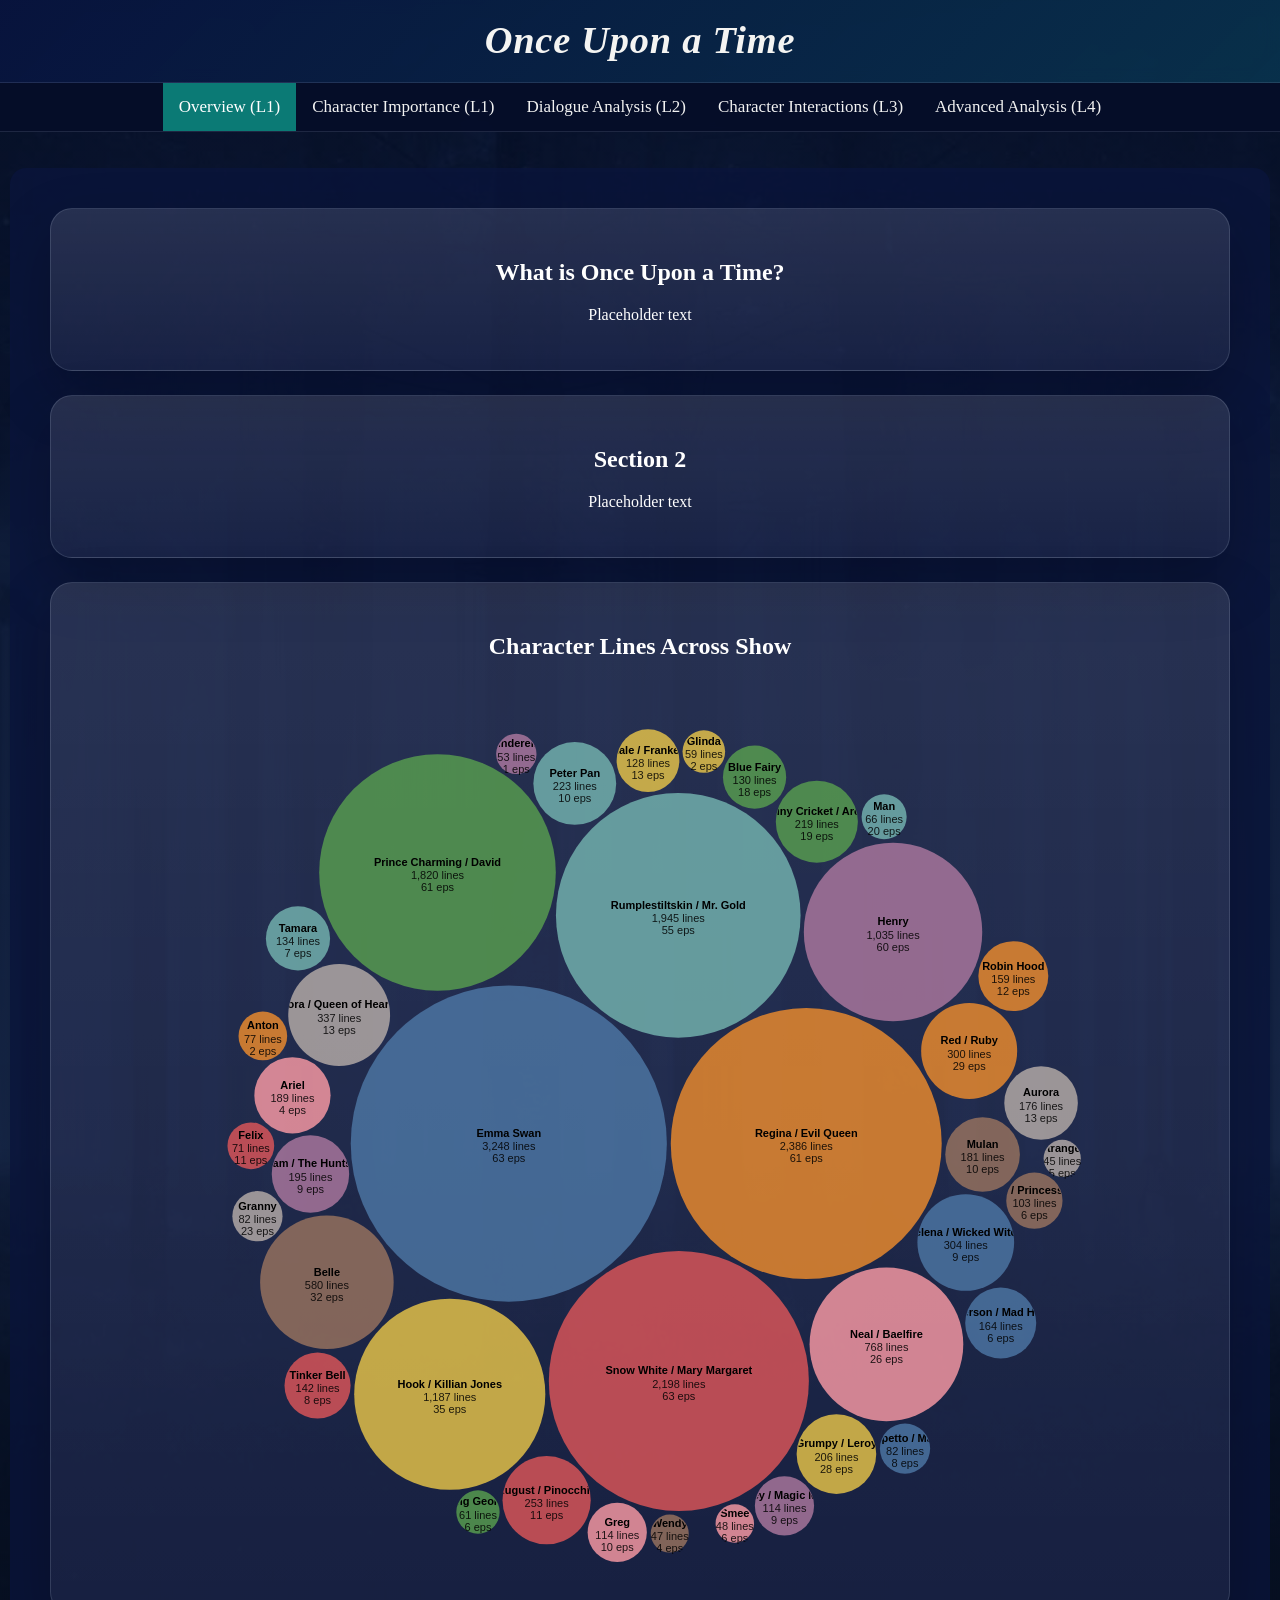
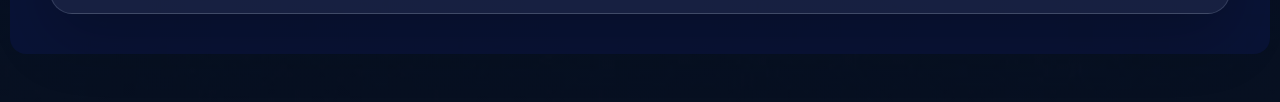
==== index.html @ 5d6409be "reorganize analysis pages and standardize navigation labels by level" ====
<!DOCTYPE html>
<html>
<head>
    <title>Once Upon a Time Overview</title>
    <meta charset="UTF-8">
    <link rel="icon" href="data:;base64,iVBORwOKGO=" />
    <link rel="stylesheet" href="css/style.css">
</head>
<body>    
    <!-- Add HTML content, SVG drawing area, ... -->
    <div class="header">
         <H1><em>Once Upon a Time </em></H1>
    </div>

    <div class="topnav" id="menu">
        <a href="index.html" class="active">Overview (L1)</a>
        <a href="character-importance.html">Character Importance (L1)</a>
        <a href="level2.html">Dialogue Analysis (L2)</a>
        <a href="level3.html">Character Interactions (L3)</a>
        <a href="level4.html">Advanced Analysis (L4)</a>
    </div>

    <div class="main-container">
        <div class="section-card">
            <h2>What is Once Upon a Time?</h2>
            <p>Placeholder text </p>
        </div>

        <div class="section-card">
            <h2>Section 2</h2>
            <p>Placeholder text </p>
        </div>

        <div class="section-card">
            <h2>Character Lines Across Show</h2>
            <div id="chart"></div>
        </div>
    </div>


    <!-- D3 bundle -->
    <script src="js/d3.v6.min.js"></script>

    <!-- Our JS code -->
    <script src="js/main.js"></script>
    <script src="js/bubblechart.js"></script>
</body>
</html>
---- css/style.css ----
body {
  margin: 0;
  min-height: 100vh;
  background-image:
    linear-gradient(rgba(6, 17, 45, 0.78), rgba(8, 18, 38, 0.86)),
    url("../images/forest_no_text.png");
  background-color: #081226;
  background-size: cover;
  background-position: center;
  color: #f4f4f2;
  font-family: Georgia, "Times New Roman", serif;
}

.header {
  padding: 18px 24px 20px;
  display: flex;
  align-items: center;
  gap: 16px;
  justify-content: center;
  background:
    linear-gradient(135deg, rgba(8, 20, 62, 0.96), rgba(9, 52, 79, 0.88));
  border-bottom: 1px solid rgba(210, 227, 255, 0.12);
  backdrop-filter: blur(8px);
}

.header h1 {
  flex: 1;
  margin: 0;
  text-align: center;
  font-size: clamp(1.6rem, 3vw, 2.6rem);
  letter-spacing: 0.02em;
}

.topnav {
  display: flex;
  justify-content: center;
  align-items: center;
  flex-wrap: wrap;
  background-color: rgba(6, 14, 41, 0.96);
  overflow: hidden;
  position: sticky;
  top: 0;
  z-index: 20;
  border-bottom: 1px solid rgba(210, 227, 255, 0.12);
  backdrop-filter: blur(6px);
}

.topnav a {
  display: block;
  color: #f2f2f2;
  text-align: center;
  padding: 14px 16px;
  text-decoration: none;
  font-size: 17px;
}

.topnav a:hover {
  background-color: #bfdde8;
  color: #081226;
}

.topnav a.active {
  background-color: #0b7a75;
  color: #ffffff;
}

.main-container,
.analysis-shell {
  width: min(1180px, calc(100% - 32px));
  margin: 36px auto 48px;
}

.main-container {
  background-color: rgba(10, 20, 60, 0.75);
  border-radius: 16px;
  padding: 40px;
  display: flex;
  flex-direction: column;
  gap: 24px;
}

.section-card,
.hero-card,
.control-panel,
.viz-card {
  background: linear-gradient(180deg, rgba(255, 255, 255, 0.12), rgba(255, 255, 255, 0.06));
  border: 1px solid rgba(221, 235, 255, 0.14);
  border-radius: 22px;
  box-shadow: 0 24px 60px rgba(0, 0, 0, 0.22);
}

.section-card {
  padding: 30px;
  color: white;
  text-align: center;
}

.section {
  padding: 40px 60px;
  color: white;
}

.hero-card {
  padding: 30px 32px;
  position: relative;
  overflow: hidden;
}

.hero-card::after {
  content: "";
  position: absolute;
  inset: auto -40px -50px auto;
  width: 180px;
  height: 180px;
  border-radius: 999px;
  background: radial-gradient(circle, rgba(159, 219, 212, 0.28), transparent 68%);
  pointer-events: none;
}

.hero-card h2,
.viz-card h3 {
  margin: 0;
}

.hero-copy,
.viz-note {
  color: #d6deea;
  line-height: 1.55;
}

.eyebrow {
  margin: 0 0 10px;
  text-transform: uppercase;
  letter-spacing: 0.16em;
  font-size: 0.78rem;
  color: #9fdbd4;
}

.control-panel {
  margin-top: 18px;
  padding: 18px;
  display: grid;
  grid-template-columns: repeat(2, minmax(0, 1fr));
  gap: 16px;
}

.control-group {
  display: flex;
  flex-direction: column;
  gap: 8px;
  font-size: 0.95rem;
}

.control-group span {
  color: #d6deea;
}

.control-group select {
  padding: 12px 14px;
  border-radius: 12px;
  border: 1px solid rgba(216, 232, 255, 0.18);
  background: rgba(7, 16, 42, 0.82);
  color: #f4f4f2;
  font-size: 0.98rem;
  box-shadow: inset 0 1px 0 rgba(255, 255, 255, 0.05);
}

.viz-grid {
  display: grid;
  grid-template-columns: repeat(2, minmax(0, 1fr));
  gap: 18px;
  margin-top: 18px;
}

.viz-card {
  padding: 22px;
  transition: transform 160ms ease, border-color 160ms ease;
}

.viz-card:hover {
  transform: translateY(-2px);
  border-color: rgba(159, 219, 212, 0.28);
}

.viz-card-wide {
  grid-column: 1 / -1;
}

.word-cloud {
  min-height: 180px;
  display: flex;
  flex-wrap: wrap;
  align-items: center;
  justify-content: center;
  gap: 12px 18px;
  padding: 16px;
  border-radius: 18px;
  background:
    radial-gradient(circle at top, rgba(159, 219, 212, 0.18), transparent 42%),
    rgba(7, 16, 42, 0.54);
}

.cloud-word {
  display: inline-block;
  line-height: 1;
  color: #f8f4e8;
  text-shadow: 0 4px 16px rgba(0, 0, 0, 0.28);
  padding: 2px 4px;
}

.season-breakdown {
  margin-top: 16px;
  display: grid;
  grid-template-columns: repeat(3, minmax(0, 1fr));
  gap: 12px;
}

.season-card {
  padding: 14px 16px;
  border-radius: 16px;
  background: rgba(7, 16, 42, 0.58);
  border: 1px solid rgba(216, 232, 255, 0.1);
}

.season-card h4 {
  margin: 0 0 8px;
}

.season-card p {
  margin: 0;
  color: #d6deea;
  line-height: 1.45;
}

.empty-state {
  padding: 24px;
  text-align: center;
  color: #d6deea;
}

.simple-list ul {
  list-style: none;
  margin: 0;
  padding: 0;
}

.simple-list li {
  display: flex;
  justify-content: space-between;
  align-items: baseline;
  gap: 16px;
  padding: 11px 0;
  border-bottom: 1px solid rgba(226, 234, 248, 0.12);
  color: #dfe8f4;
}

.simple-list li:last-child {
  border-bottom: 0;
}

.simple-list strong {
  min-width: 28px;
  text-align: right;
  color: #9fdbd4;
}

@media (max-width: 920px) {
  .control-panel,
  .viz-grid,
  .season-breakdown {
    grid-template-columns: 1fr;
  }

  .topnav {
    justify-content: flex-start;
  }

  .main-container,
  .analysis-shell {
    width: min(100%, calc(100% - 20px));
    margin-top: 20px;
  }
}
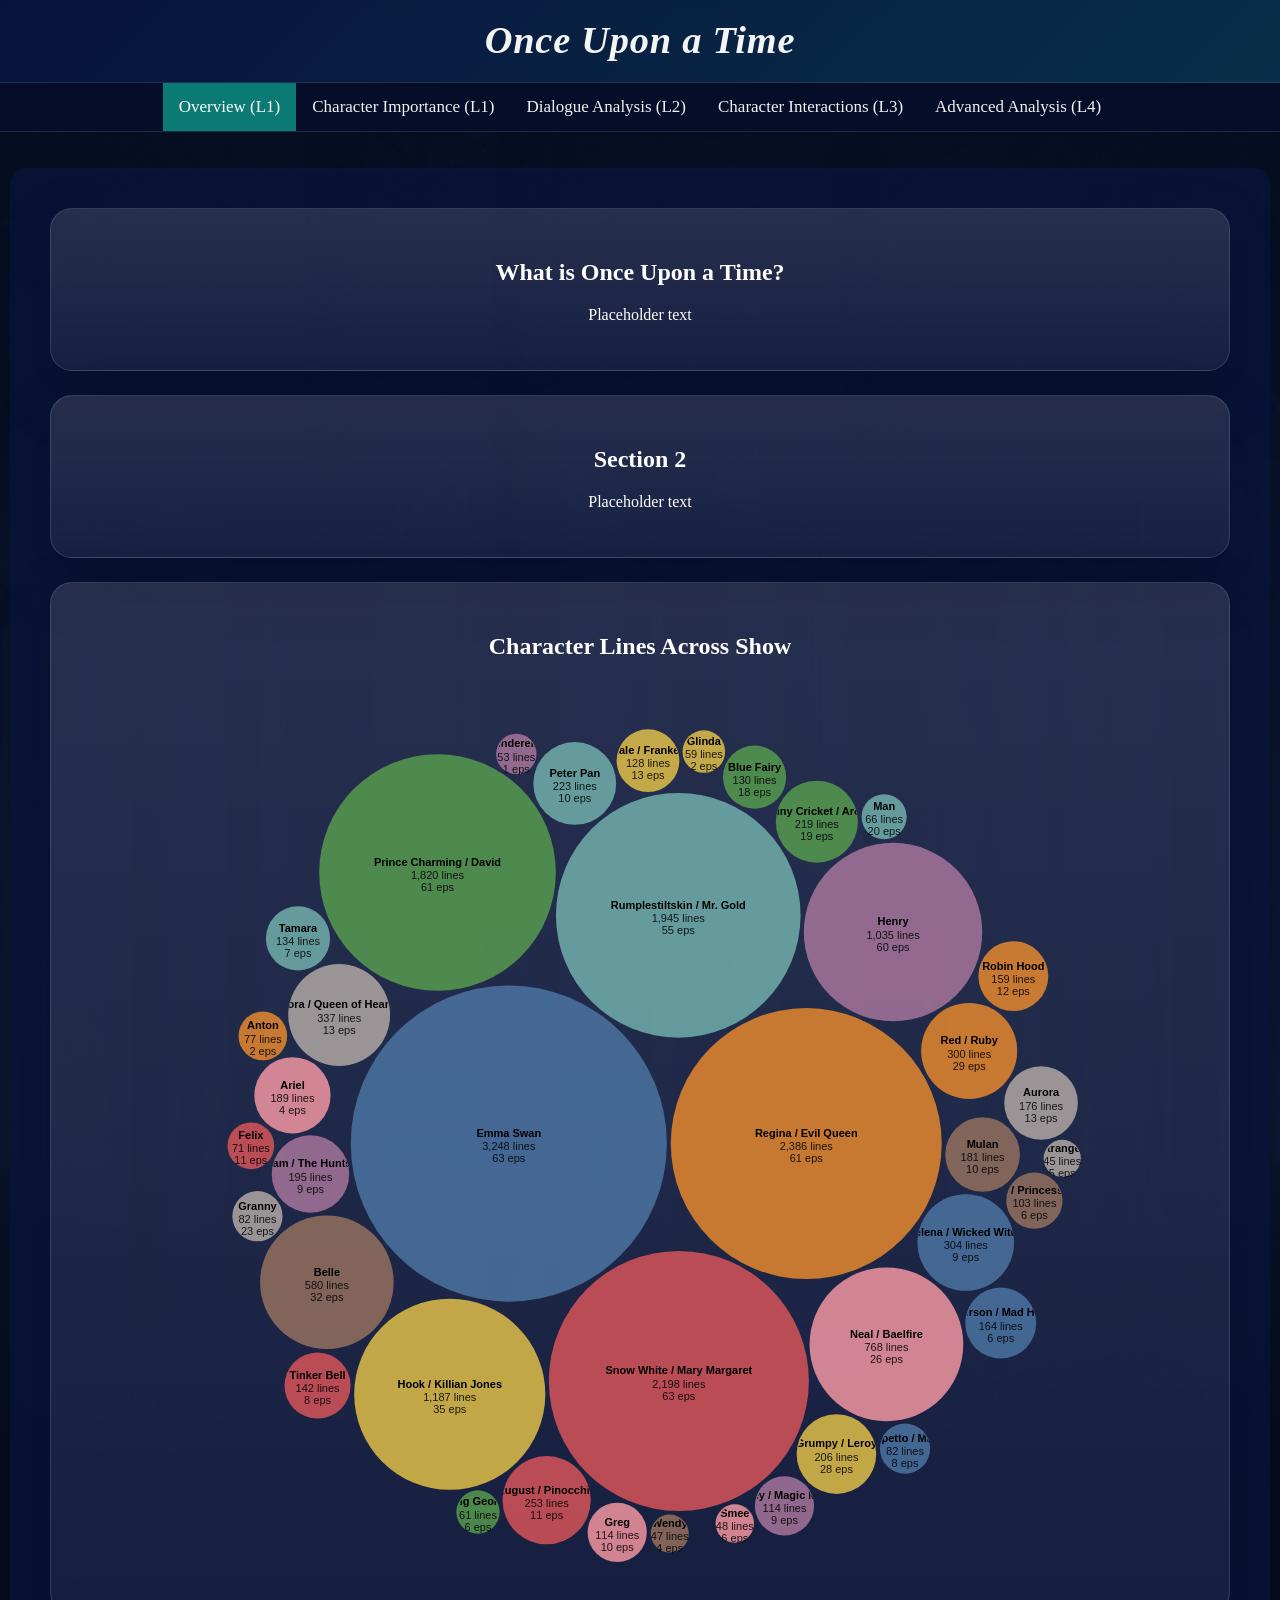
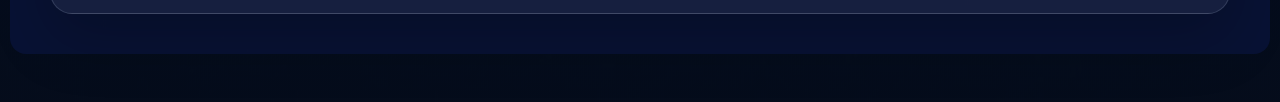
==== commit d63f9357: "added some level 4 stuff. still need to edit Co-authored-by: Copilot <copilot@github.com>" ====
--- a/index.html
+++ b/index.html
@@ -6,7 +6,7 @@
     <link rel="icon" href="data:;base64,iVBORwOKGO=" />
     <link rel="stylesheet" href="css/style.css">
 </head>
-<body>    
+<body>
     <!-- Add HTML content, SVG drawing area, ... -->
     <div class="header">
          <H1><em>Once Upon a Time </em></H1>
--- a/css/style.css
+++ b/css/style.css
@@ -2,9 +2,9 @@
   margin: 0;
   min-height: 100vh;
   background-image:
-    linear-gradient(rgba(6, 17, 45, 0.78), rgba(8, 18, 38, 0.86)),
+    linear-gradient(rgba(4, 12, 33, 0.88), rgba(5, 13, 29, 0.94)),
     url("../images/forest_no_text.png");
-  background-color: #081226;
+  background-color: #050d1d;
   background-size: cover;
   background-position: center;
   color: #f4f4f2;
@@ -281,3 +281,30 @@
     margin-top: 20px;
   }
 }
+
+    /* Tooltip */
+    #tooltip {
+        position: absolute;
+        display: none;
+        background: #fff;
+        box-shadow: 3px 3px 3px 0px rgb(92 92 92 / 0.5);
+        border: 1px solid #ddd;
+        border-radius: 5px;
+        font-size: 14px;
+        font-weight: 500;
+        padding: 10px;
+        color: #333;
+        z-index: 1000;
+    }
+
+    .tooltip-title {
+        color: #000;
+        font-size: 16px;
+        font-weight: 600;
+        padding-bottom: 10px
+    }
+
+    #tooltip ul {
+        margin: 5px 0 0 0;
+        padding-left: 20px;
+    }
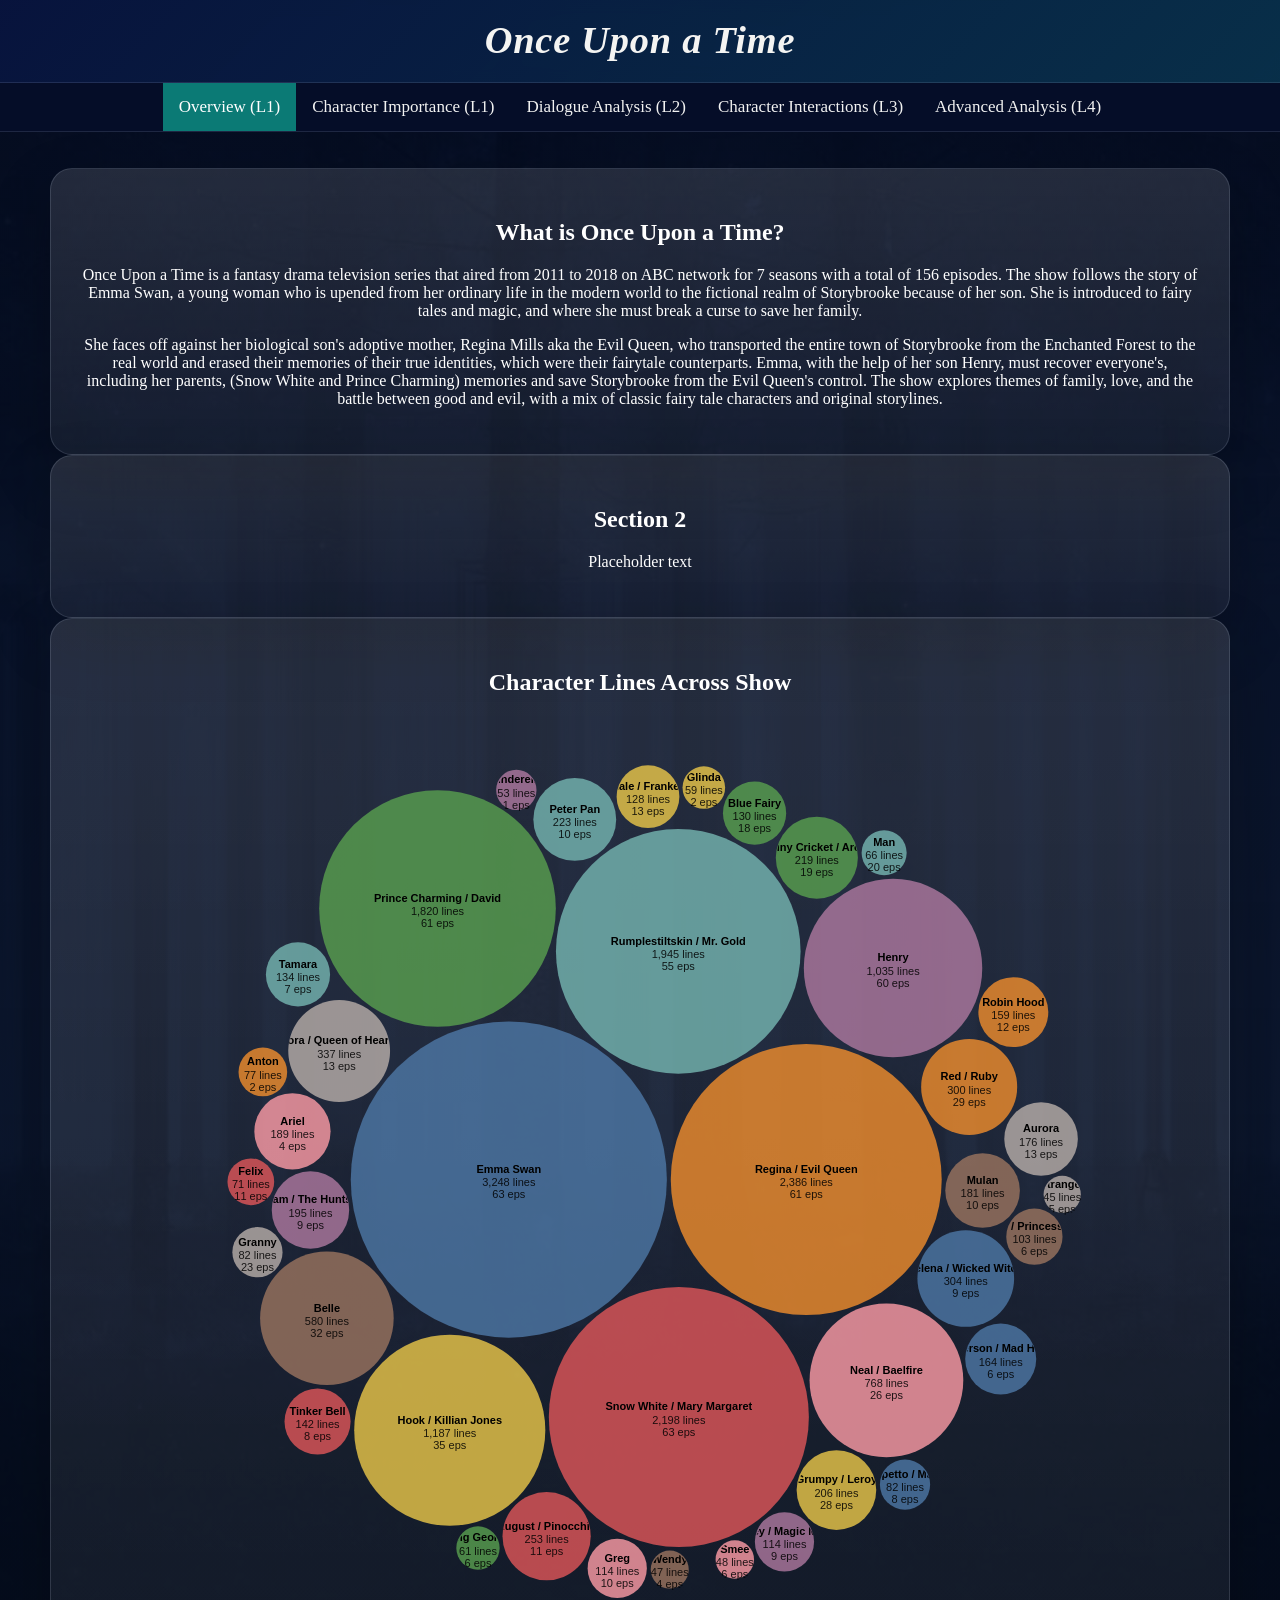
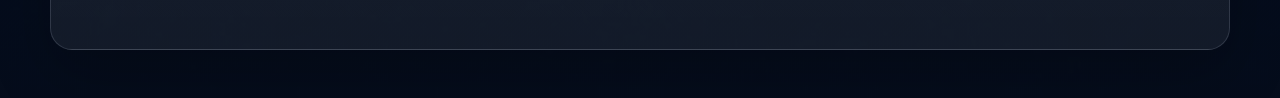
==== commit 3b0e8138: "adding overview of show" ====
--- a/index.html
+++ b/index.html
@@ -6,7 +6,7 @@
     <link rel="icon" href="data:;base64,iVBORwOKGO=" />
     <link rel="stylesheet" href="css/style.css">
 </head>
-<body>
+<body>    
     <!-- Add HTML content, SVG drawing area, ... -->
     <div class="header">
          <H1><em>Once Upon a Time </em></H1>
@@ -20,10 +20,22 @@
         <a href="level4.html">Advanced Analysis (L4)</a>
     </div>
 
-    <div class="main-container">
+    <div class="analysis-shell">
         <div class="section-card">
             <h2>What is Once Upon a Time?</h2>
-            <p>Placeholder text </p>
+            <p> Once Upon a Time is a fantasy drama television series that aired from 2011 to 2018 on ABC network
+                for 7 seasons with a total of 156 episodes. 
+                The show follows the story of Emma Swan, a young woman who is upended from her ordinary 
+                life in the modern world to the fictional realm of Storybrooke because of her son. She is 
+                introduced to fairy tales and magic, and where she must break a curse to save her family. </p>
+            <p> She faces off against her biological son's adoptive mother, Regina Mills aka the Evil Queen, 
+                who transported the entire town of Storybrooke from the Enchanted Forest to the real world 
+                and erased their memories of their true identities, which were their fairytale counterparts.
+                Emma, with the help of her son Henry, must recover everyone's, including her parents, (Snow White and Prince Charming) 
+                memories and save Storybrooke from the Evil Queen's control.
+                The show explores themes of family, love, and the battle between good and evil, 
+                with a mix of classic fairy tale characters and original storylines.
+            </p>
         </div>
 
         <div class="section-card">
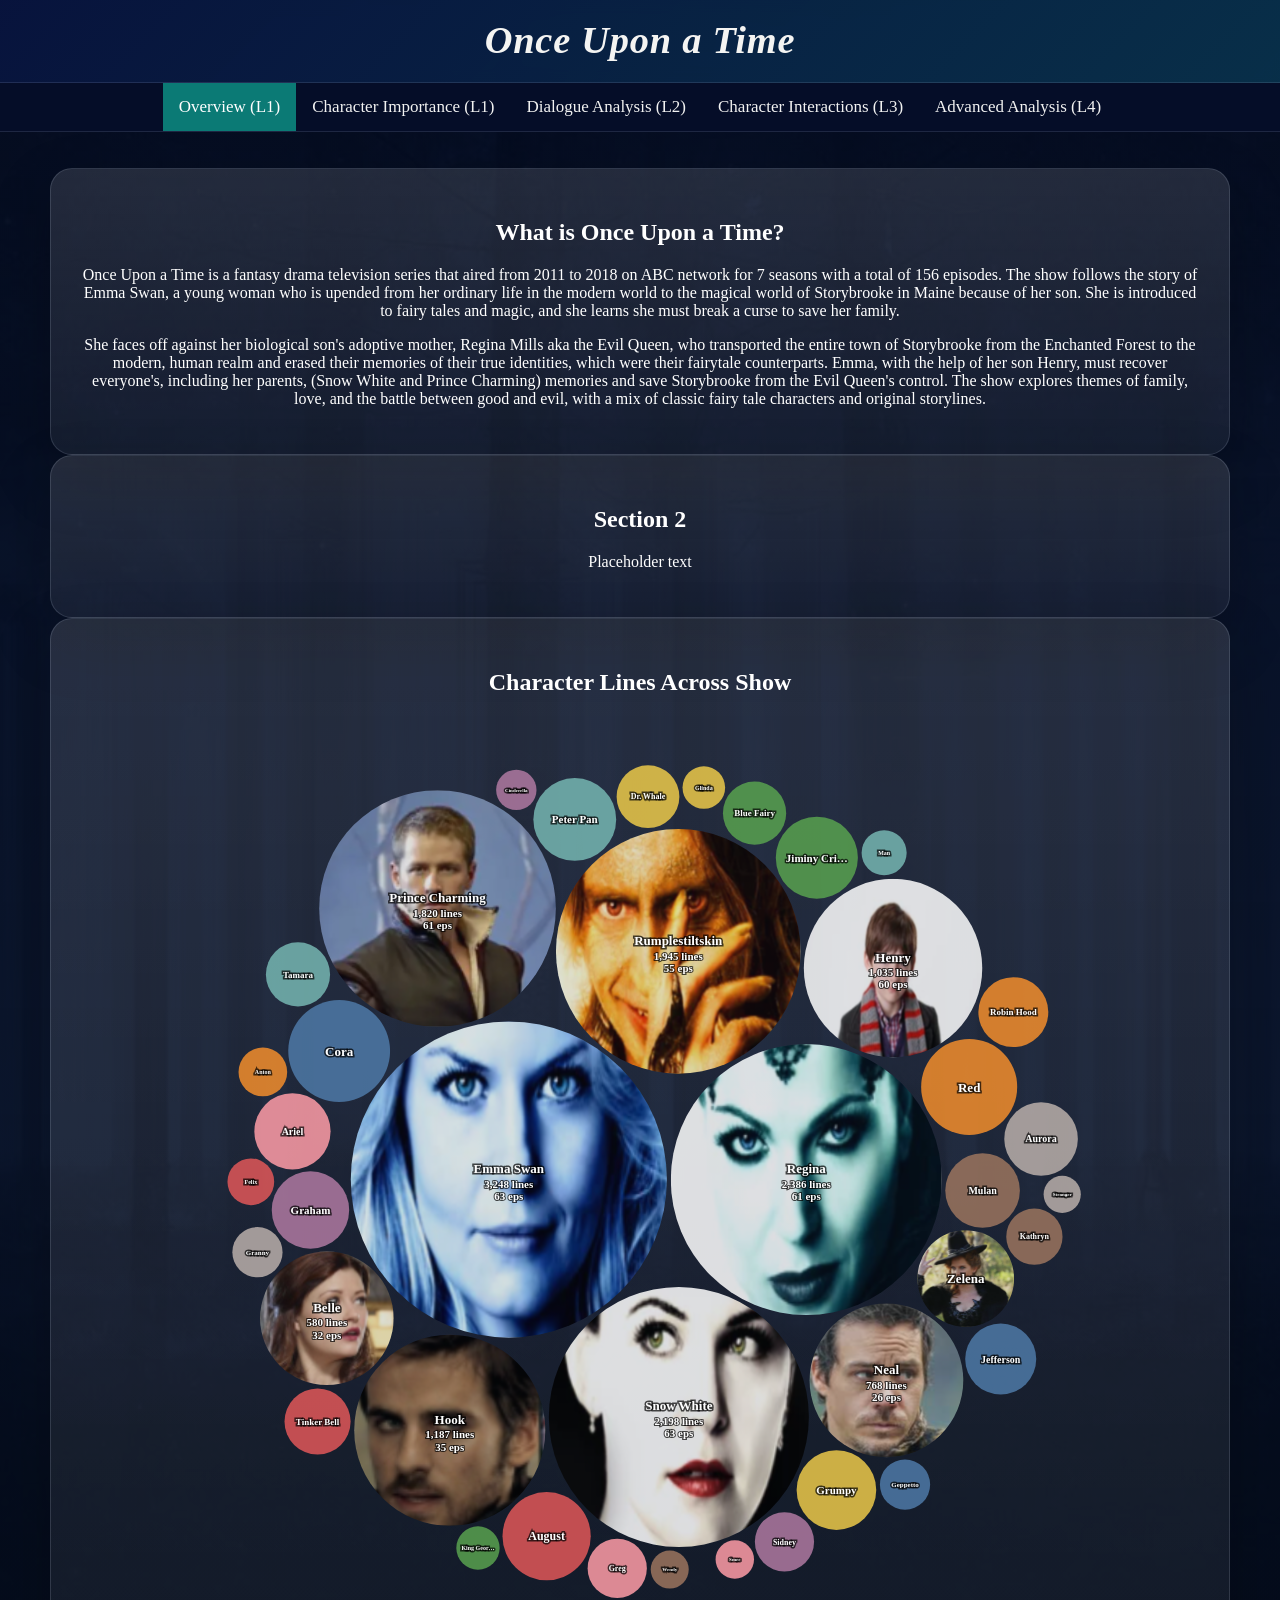
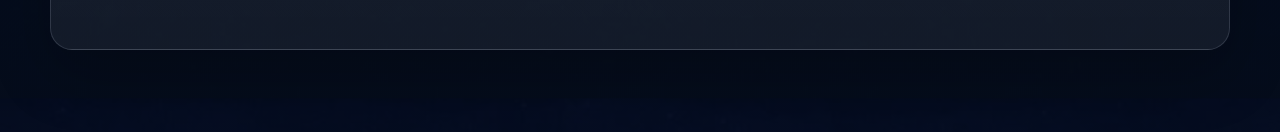
==== commit 41a06aef: "Added 10 images of characters to bubble chart with tooltips" ====
--- a/index.html
+++ b/index.html
@@ -6,7 +6,7 @@
     <link rel="icon" href="data:;base64,iVBORwOKGO=" />
     <link rel="stylesheet" href="css/style.css">
 </head>
-<body>    
+<body>
     <!-- Add HTML content, SVG drawing area, ... -->
     <div class="header">
          <H1><em>Once Upon a Time </em></H1>
@@ -26,10 +26,10 @@
             <p> Once Upon a Time is a fantasy drama television series that aired from 2011 to 2018 on ABC network
                 for 7 seasons with a total of 156 episodes. 
                 The show follows the story of Emma Swan, a young woman who is upended from her ordinary 
-                life in the modern world to the fictional realm of Storybrooke because of her son. She is 
-                introduced to fairy tales and magic, and where she must break a curse to save her family. </p>
+                life in the modern world to the magical world of Storybrooke in Maine because of her son. She is 
+                introduced to fairy tales and magic, and she learns she must break a curse to save her family. </p>
             <p> She faces off against her biological son's adoptive mother, Regina Mills aka the Evil Queen, 
-                who transported the entire town of Storybrooke from the Enchanted Forest to the real world 
+                who transported the entire town of Storybrooke from the Enchanted Forest to the modern, human realm 
                 and erased their memories of their true identities, which were their fairytale counterparts.
                 Emma, with the help of her son Henry, must recover everyone's, including her parents, (Snow White and Prince Charming) 
                 memories and save Storybrooke from the Evil Queen's control.
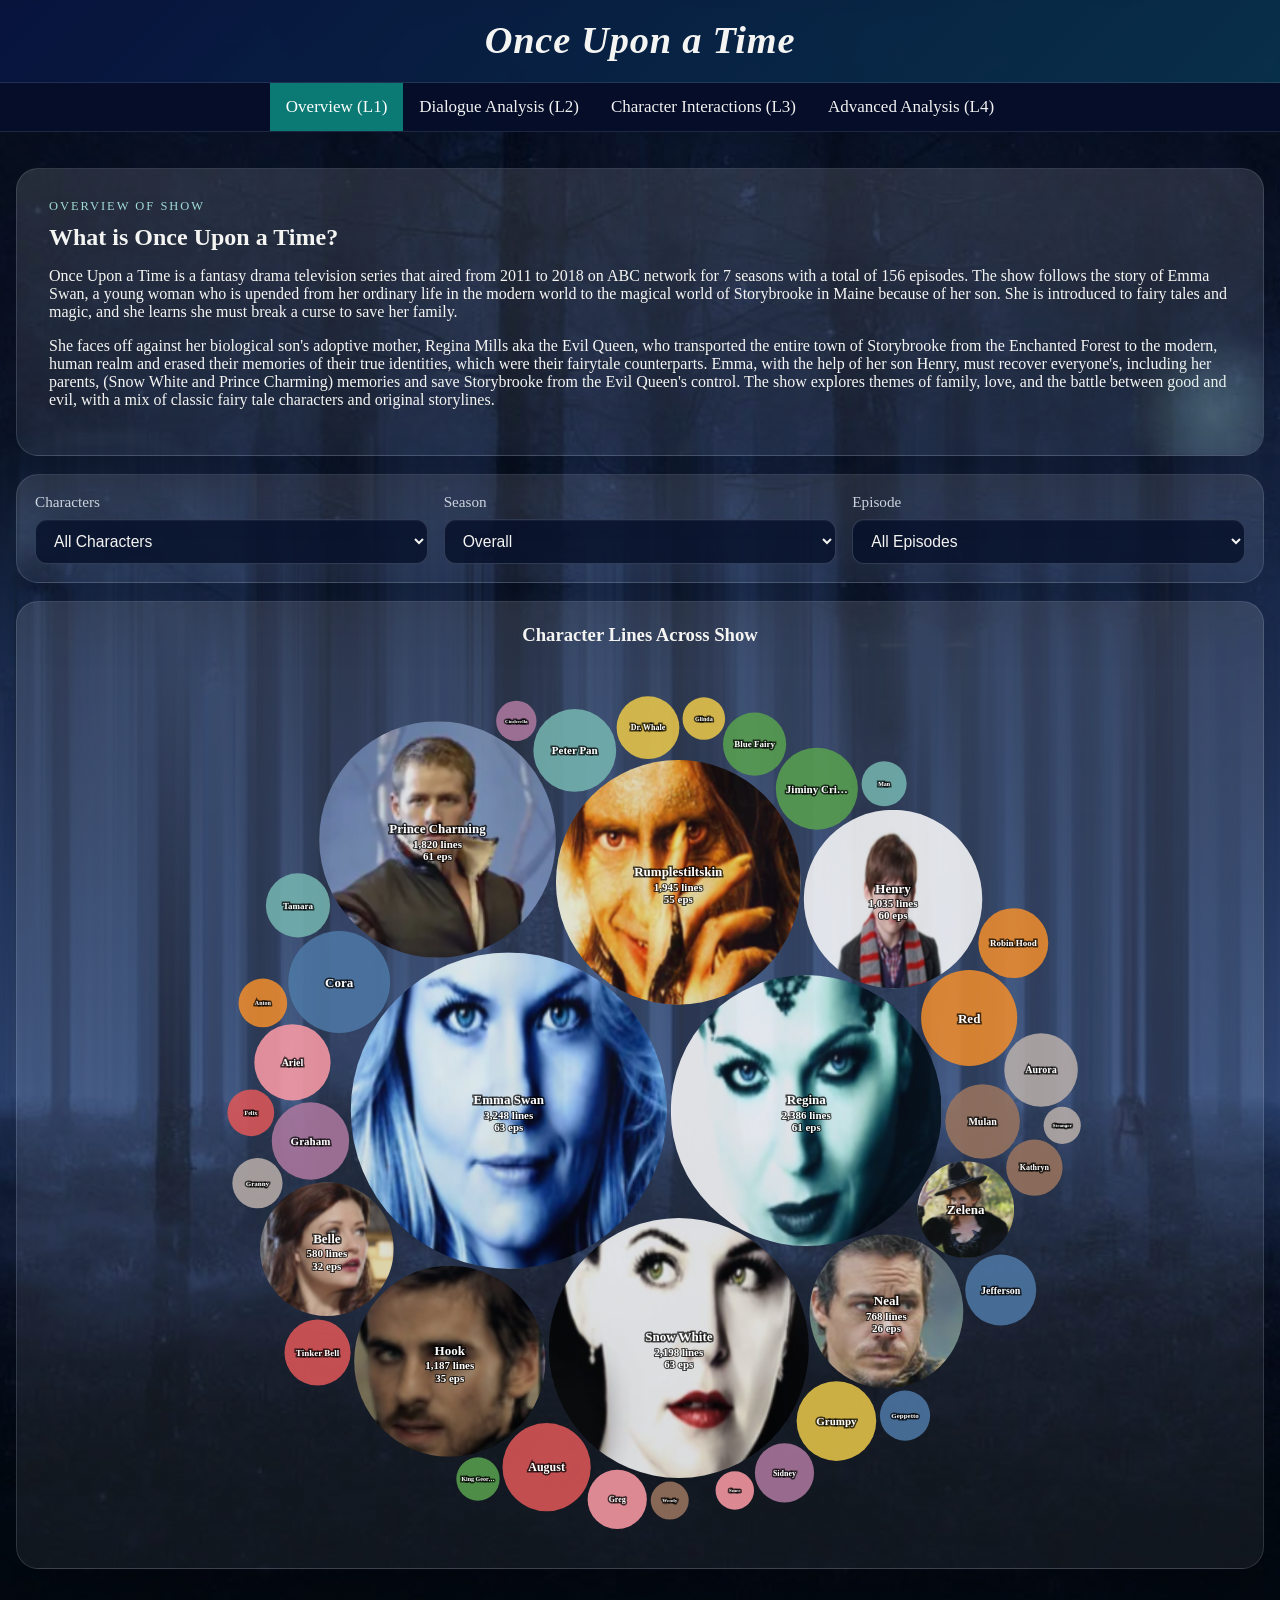
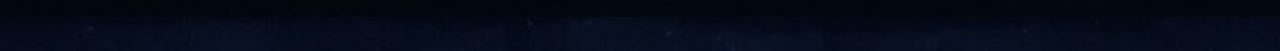
==== commit ea3aaf59: "bubble chart filter and some styling changes" ====
--- a/index.html
+++ b/index.html
@@ -5,49 +5,77 @@
     <meta charset="UTF-8">
     <link rel="icon" href="data:;base64,iVBORwOKGO=" />
     <link rel="stylesheet" href="css/style.css">
+    <style>
+        .analysis-shell { width: min(1400px, calc(100% - 32px)); }
+        #chart { display: flex; justify-content: center; }
+        .chart-card { text-align: center; }
+        #overview-controls { grid-template-columns: repeat(3, minmax(0, 1fr)); }
+    </style>
 </head>
 <body>
-    <!-- Add HTML content, SVG drawing area, ... -->
     <div class="header">
-         <H1><em>Once Upon a Time </em></H1>
+        <h1><em>Once Upon a Time</em></h1>
     </div>
 
     <div class="topnav" id="menu">
         <a href="index.html" class="active">Overview (L1)</a>
-        <a href="character-importance.html">Character Importance (L1)</a>
+        <!--<a href="character-importance.html">Character Importance (L1)</a> -->
         <a href="level2.html">Dialogue Analysis (L2)</a>
         <a href="level3.html">Character Interactions (L3)</a>
         <a href="level4.html">Advanced Analysis (L4)</a>
     </div>
 
-    <div class="analysis-shell">
-        <div class="section-card">
+    <main class="analysis-shell">
+        <section class="hero-card">
+            <p class="eyebrow">Overview of Show</p>
             <h2>What is Once Upon a Time?</h2>
             <p> Once Upon a Time is a fantasy drama television series that aired from 2011 to 2018 on ABC network
-                for 7 seasons with a total of 156 episodes. 
-                The show follows the story of Emma Swan, a young woman who is upended from her ordinary 
-                life in the modern world to the magical world of Storybrooke in Maine because of her son. She is 
+                for 7 seasons with a total of 156 episodes.
+                The show follows the story of Emma Swan, a young woman who is upended from her ordinary
+                life in the modern world to the magical world of Storybrooke in Maine because of her son. She is
                 introduced to fairy tales and magic, and she learns she must break a curse to save her family. </p>
-            <p> She faces off against her biological son's adoptive mother, Regina Mills aka the Evil Queen, 
-                who transported the entire town of Storybrooke from the Enchanted Forest to the modern, human realm 
+            <p> She faces off against her biological son's adoptive mother, Regina Mills aka the Evil Queen,
+                who transported the entire town of Storybrooke from the Enchanted Forest to the modern, human realm
                 and erased their memories of their true identities, which were their fairytale counterparts.
-                Emma, with the help of her son Henry, must recover everyone's, including her parents, (Snow White and Prince Charming) 
+                Emma, with the help of her son Henry, must recover everyone's, including her parents, (Snow White and Prince Charming)
                 memories and save Storybrooke from the Evil Queen's control.
-                The show explores themes of family, love, and the battle between good and evil, 
+                The show explores themes of family, love, and the battle between good and evil,
                 with a mix of classic fairy tale characters and original storylines.
             </p>
-        </div>
+        </section>
 
-        <div class="section-card">
-            <h2>Section 2</h2>
-            <p>Placeholder text </p>
-        </div>
+        <section class="control-panel" id="overview-controls">
+            <label class="control-group">
+                <span>Characters</span>
+                <select id="char-filter">
+                    <option value="all">All Characters</option>
+                </select>
+            </label>
+            <label class="control-group">
+                <span>Season</span>
+                <select id="season-filter">
+                    <option value="all">Overall</option>
+                    <option value="1">Season 1</option>
+                    <option value="2">Season 2</option>
+                    <option value="3">Season 3</option>
+                </select>
+            </label>
+            <label class="control-group">
+                <span>Episode</span>
+                <select id="episode-filter">
+                    <option value="all">All Episodes</option>
+                </select>
+            </label>
+        </section>
 
-        <div class="section-card">
-            <h2>Character Lines Across Show</h2>
-            <div id="chart"></div>
-        </div>
-    </div>
+        <section class="viz-grid">
+            <article class="viz-card viz-card-wide chart-card">
+                <h3>Character Lines Across Show</h3>
+                <div id="chart"></div>
+            </article>
+        </section>
+
+    </main>
 
 
     <!-- D3 bundle -->
@@ -56,5 +84,6 @@
     <!-- Our JS code -->
     <script src="js/main.js"></script>
     <script src="js/bubblechart.js"></script>
+    <script src="js/filters.js"></script>
 </body>
 </html>
--- a/css/style.css
+++ b/css/style.css
@@ -2,7 +2,7 @@
   margin: 0;
   min-height: 100vh;
   background-image:
-    linear-gradient(rgba(4, 12, 33, 0.88), rgba(5, 13, 29, 0.94)),
+    linear-gradient(rgba(4, 12, 33, 0.50), rgba(5, 13, 29, 0.50)),
     url("../images/forest_no_text.png");
   background-color: #050d1d;
   background-size: cover;
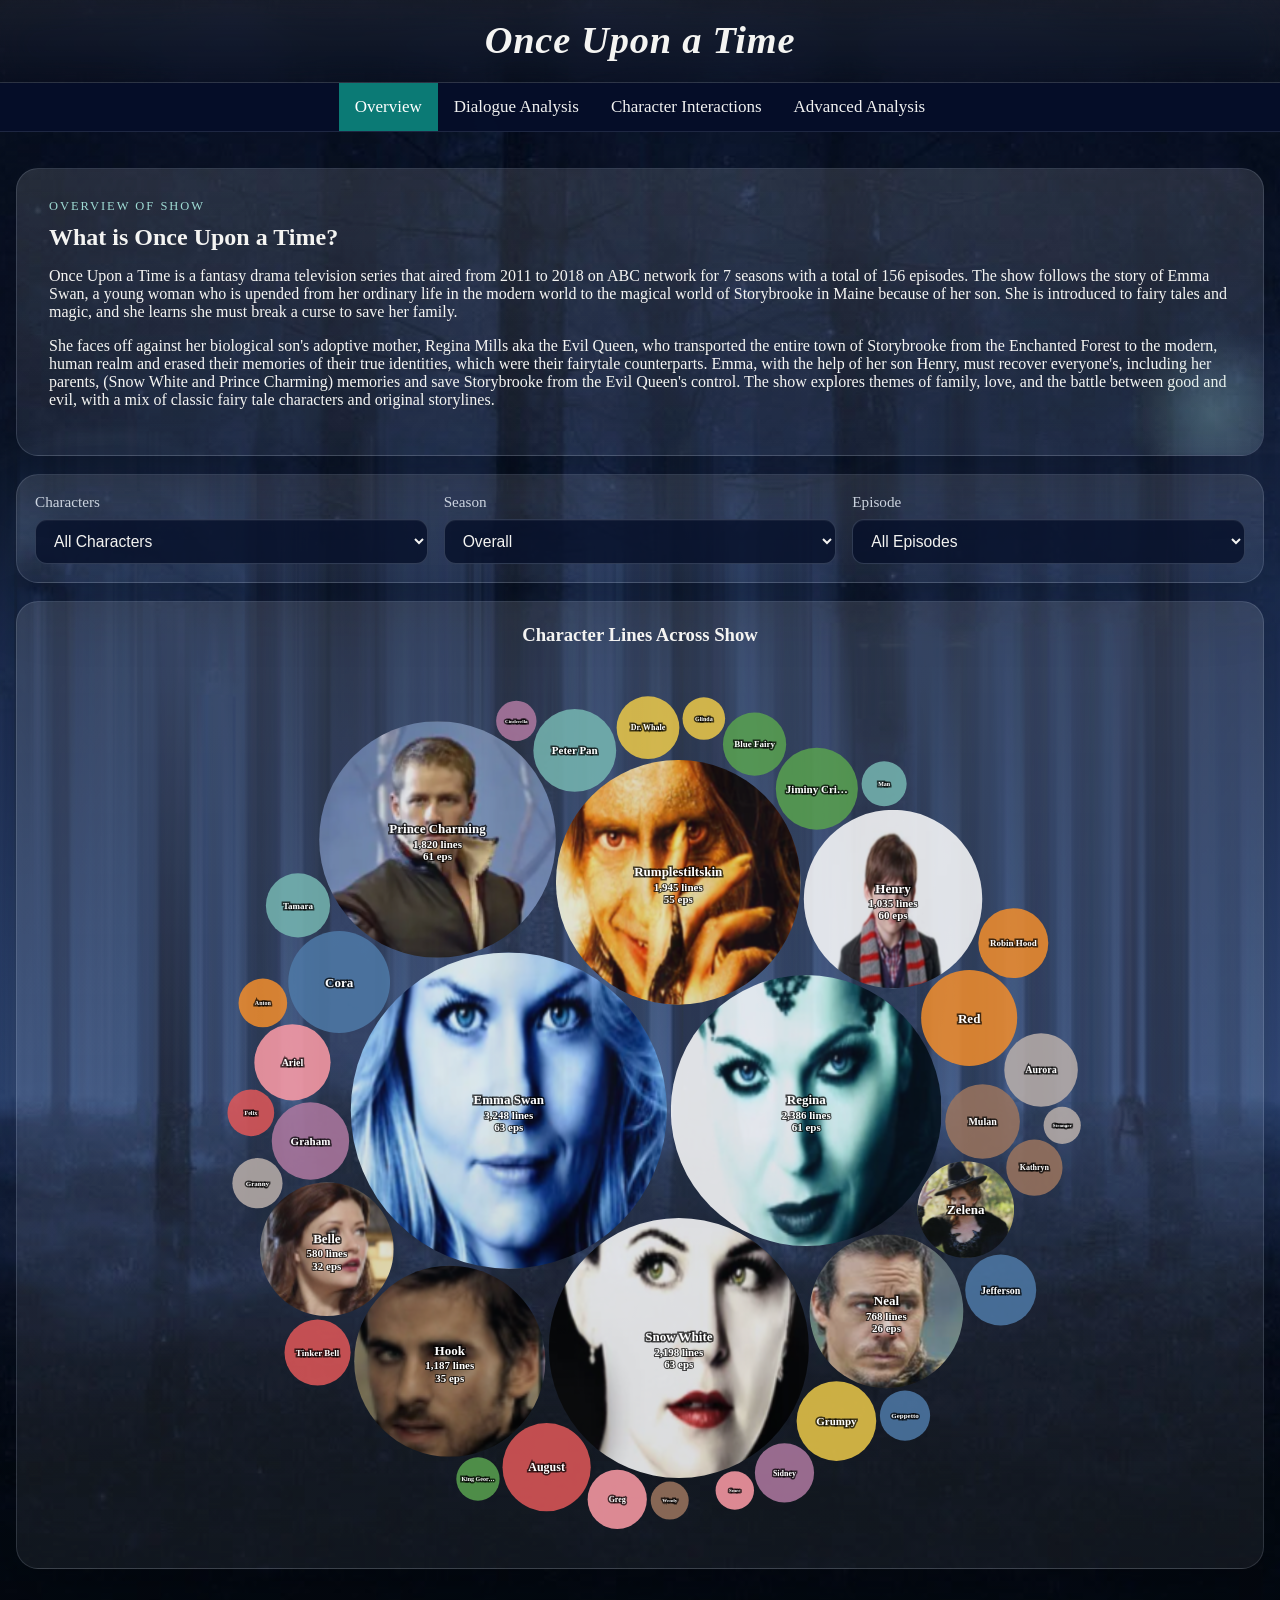
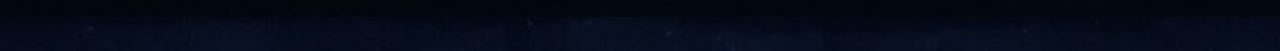
==== commit addbd814: "remove (L1)-(L4) labels site-wide, make header translucent to be consistent with cards" ====
--- a/index.html
+++ b/index.html
@@ -18,11 +18,11 @@
     </div>
 
     <div class="topnav" id="menu">
-        <a href="index.html" class="active">Overview (L1)</a>
-        <!--<a href="character-importance.html">Character Importance (L1)</a> -->
-        <a href="level2.html">Dialogue Analysis (L2)</a>
-        <a href="level3.html">Character Interactions (L3)</a>
-        <a href="level4.html">Advanced Analysis (L4)</a>
+        <a href="index.html" class="active">Overview</a>
+        <!--<a href="character-importance.html">Character Importance</a> -->
+        <a href="level2.html">Dialogue Analysis</a>
+        <a href="level3.html">Character Interactions</a>
+        <a href="level4.html">Advanced Analysis</a>
     </div>
 
     <main class="analysis-shell">
--- a/css/style.css
+++ b/css/style.css
@@ -18,9 +18,11 @@
   gap: 16px;
   justify-content: center;
   background:
-    linear-gradient(135deg, rgba(8, 20, 62, 0.96), rgba(9, 52, 79, 0.88));
-  border-bottom: 1px solid rgba(210, 227, 255, 0.12);
-  backdrop-filter: blur(8px);
+    linear-gradient(180deg, rgba(255, 255, 255, 0.08), rgba(255, 255, 255, 0.02)),
+    rgba(3, 8, 22, 0.22);
+  border-bottom: 1px solid rgba(221, 235, 255, 0.10);
+  -webkit-backdrop-filter: blur(18px) saturate(1.1);
+  backdrop-filter: blur(18px) saturate(1.1);
 }
 
 .header h1 {
@@ -42,6 +44,7 @@
   top: 0;
   z-index: 20;
   border-bottom: 1px solid rgba(210, 227, 255, 0.12);
+  -webkit-backdrop-filter: blur(6px);
   backdrop-filter: blur(6px);
 }
 
@@ -140,7 +143,7 @@
   margin-top: 18px;
   padding: 18px;
   display: grid;
-  grid-template-columns: repeat(2, minmax(0, 1fr));
+  grid-template-columns: repeat(3, minmax(0, 1fr));
   gap: 16px;
 }
 
@@ -149,6 +152,7 @@
   flex-direction: column;
   gap: 8px;
   font-size: 0.95rem;
+  min-width: 0;
 }
 
 .control-group span {
@@ -156,6 +160,7 @@
 }
 
 .control-group select {
+  width: 100%;
   padding: 12px 14px;
   border-radius: 12px;
   border: 1px solid rgba(216, 232, 255, 0.18);
@@ -163,6 +168,11 @@
   color: #f4f4f2;
   font-size: 0.98rem;
   box-shadow: inset 0 1px 0 rgba(255, 255, 255, 0.05);
+}
+
+.control-group input {
+  width: 100%;
+  box-sizing: border-box;
 }
 
 .viz-grid {
@@ -286,19 +296,21 @@
     #tooltip {
         position: absolute;
         display: none;
-        background: #fff;
+        background: rgba(4, 25, 67, 0.93);
         box-shadow: 3px 3px 3px 0px rgb(92 92 92 / 0.5);
-        border: 1px solid #ddd;
+        border: 1px solid rgba(210, 227, 255, 0.2);
         border-radius: 5px;
-        font-size: 14px;
+        font-size: 15px;
         font-weight: 500;
+        /* opacity: 0;
+        transition: opacity 0.15s; */
         padding: 10px;
-        color: #333;
-        z-index: 1000;
+        color: rgb(244, 244, 242);
+        z-index: 1001;
     }
 
     .tooltip-title {
-        color: #000;
+        color: #fff;
         font-size: 16px;
         font-weight: 600;
         padding-bottom: 10px
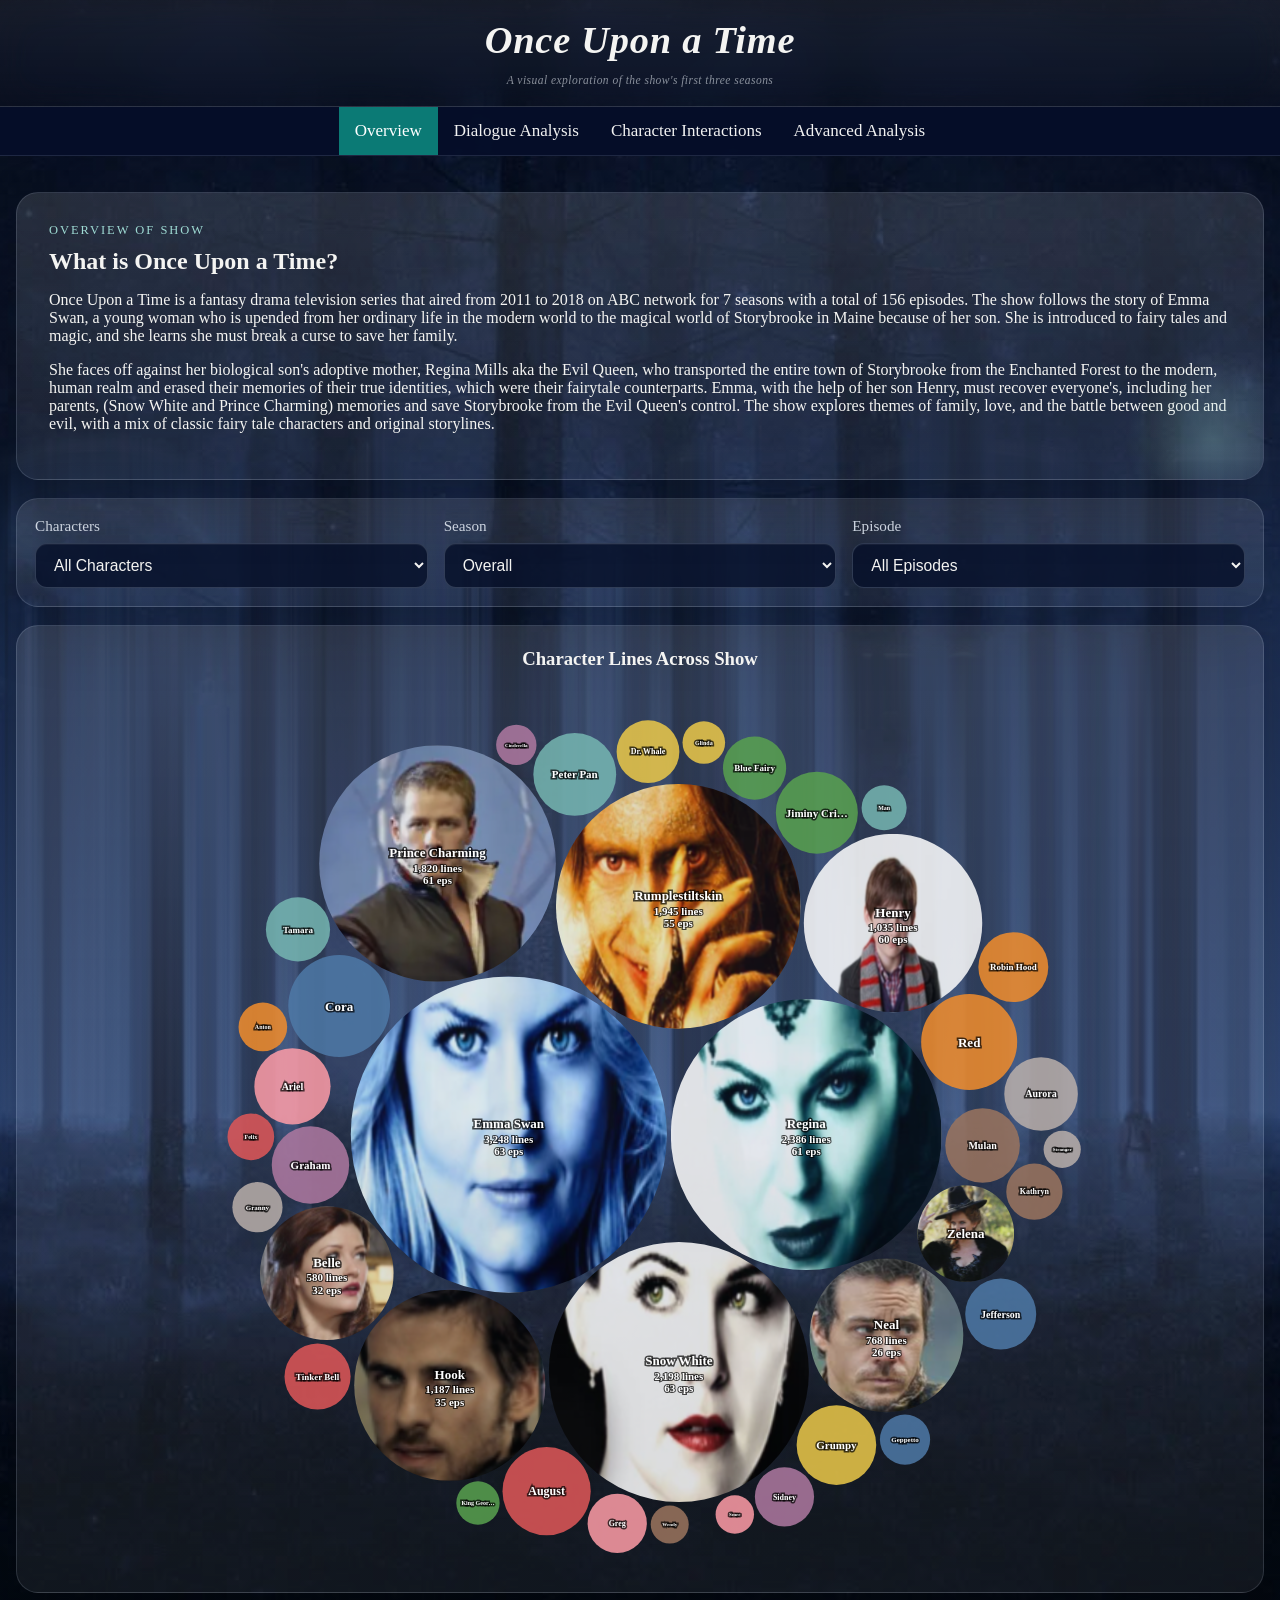
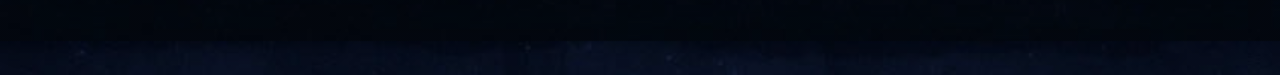
==== commit 7446f76b: "add subtitle under title on overview page" ====
--- a/index.html
+++ b/index.html
@@ -14,7 +14,10 @@
 </head>
 <body>
     <div class="header">
-        <h1><em>Once Upon a Time</em></h1>
+        <div class="header-inner">
+            <h1><em>Once Upon a Time</em></h1>
+            <p class="header-subtitle">A visual exploration of the show's first three seasons</p>
+        </div>
     </div>
 
     <div class="topnav" id="menu">
--- a/css/style.css
+++ b/css/style.css
@@ -26,11 +26,27 @@
 }
 
 .header h1 {
-  flex: 1;
+  flex: 0 0 auto;
   margin: 0;
   text-align: center;
   font-size: clamp(1.6rem, 3vw, 2.6rem);
   letter-spacing: 0.02em;
+}
+
+.header-inner {
+  display: flex;
+  flex-direction: column;
+  align-items: center;
+  gap: 12px;
+  width: 100%;
+}
+
+.header-subtitle {
+  margin: 0;
+  font-size: clamp(0.7rem, 0.9vw, 0.8rem);
+  color: rgba(241, 245, 251, 0.55);
+  font-style: italic;
+  letter-spacing: 0.04em;
 }
 
 .topnav {
@@ -261,7 +277,8 @@
   gap: 16px;
   padding: 11px 0;
   border-bottom: 1px solid rgba(226, 234, 248, 0.12);
-  color: #dfe8f4;
+  color: #f1f5fb;
+  font-weight: 500;
 }
 
 .simple-list li:last-child {
